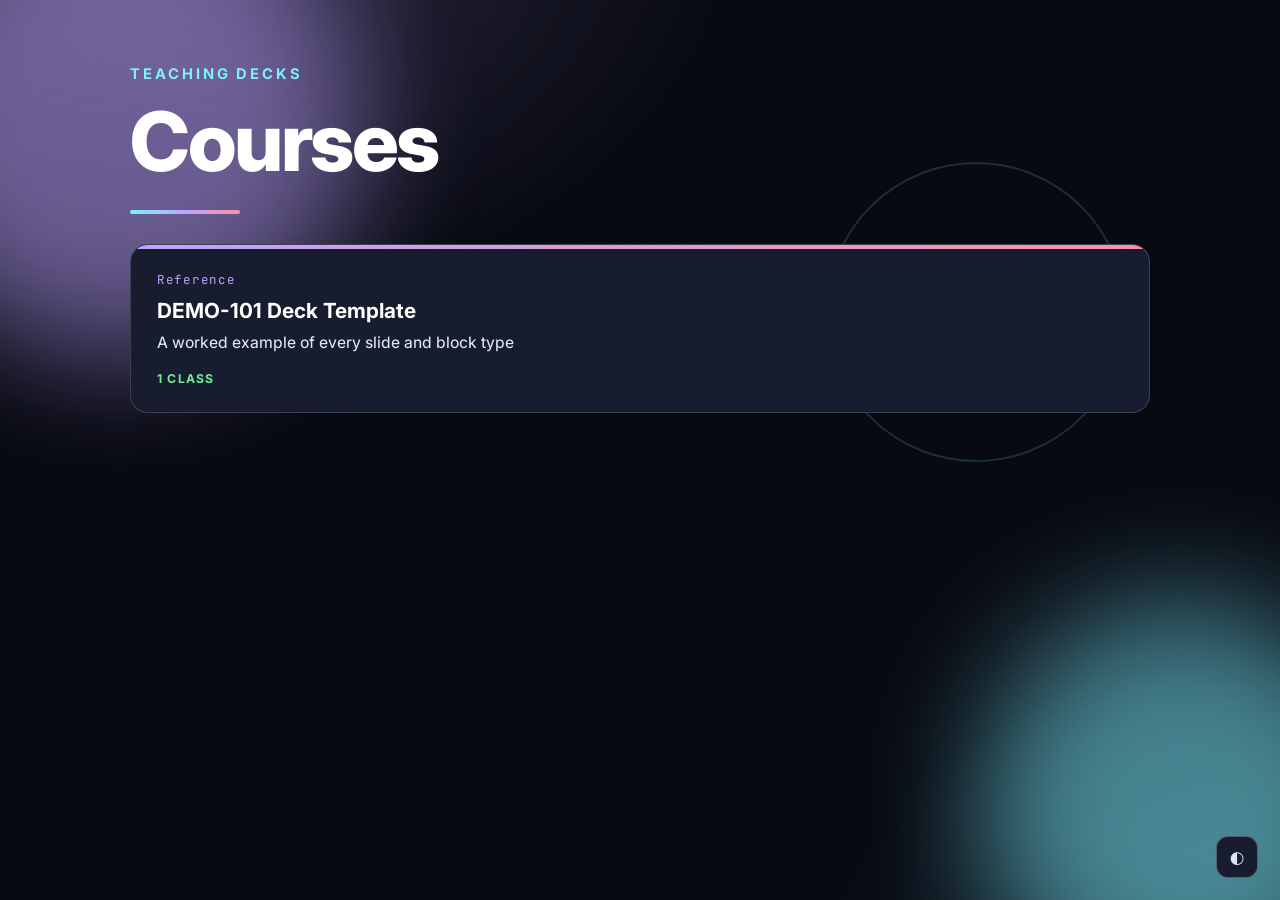
==== index.html @ 35d4c744 "Teaching decks: data-driven slide engine A slide presentation engine where every course and class is" ====
<!DOCTYPE html>
<html lang="en" data-theme="dark">
<head>
<meta charset="utf-8">
<meta name="viewport" content="width=device-width,initial-scale=1">
<title>Courses</title>
<link rel="preconnect" href="https://fonts.googleapis.com">
<link rel="preconnect" href="https://fonts.gstatic.com" crossorigin>
<link href="https://fonts.googleapis.com/css2?family=Inter:wght@400;500;600;700;800;900&family=Source+Serif+4:wght@400;600;700;900&family=Bebas+Neue&family=JetBrains+Mono:wght@400;600&display=swap" rel="stylesheet">
<link rel="stylesheet" href="engine/deck.css">
<link rel="stylesheet" href="engine/pages.css">
<script src="engine/theme.js?v=7"></script>
</head>
<body>
<div class="shapes" style="position:fixed">
  <div class="sh blob" style="width:480px;height:480px;background:var(--a2);left:-120px;top:-120px"></div>
  <div class="sh blob" style="width:400px;height:400px;background:var(--a1);right:-100px;bottom:-100px"></div>
  <div class="sh ring float" style="width:300px;height:300px;right:12%;top:18%;color:var(--a1)"></div>
</div>
<div class="wrap">
  <p class="kicker">Teaching decks</p>
  <h1>Courses</h1>
  <div class="rule"></div>
  <div class="tiles" id="tiles"></div>
</div>
<script src="courses.js?v=7"></script>
<script>
  document.getElementById('tiles').innerHTML = (window.COURSES||[]).map(c =>
    '<a class="tile a'+(c.accent||1)+'" href="course.html?course='+encodeURIComponent(c.id)+'">' +
      '<div class="n">'+(c.year||'')+'</div>' +
      '<h3>'+c.name+'</h3>' +
      '<p>'+(c.subtitle||'')+'</p>' +
      '<div class="st">'+c.classes+' '+(c.classes===1?'class':'classes')+'</div>' +
    '</a>').join('') || '<p>No courses listed in courses.js yet.</p>';
</script>
</body>
</html>
---- engine/deck.css ----
/* AD-051 Mobile Game Workshop — deck engine styles */
*,*::before,*::after{box-sizing:border-box}
:root{
  --bg:#080a12; --bg2:#0e1119; --panel:#171c2e; --panel2:#1f2539;
  --ink:#ffffff; --ink-dim:#dfe5f2; --ink-faint:#9aa4bd;
  --line:rgba(255,255,255,.16); --line-2:rgba(255,255,255,.28);
  --a1:#7df0ff; --a2:#bda4ff; --a3:#ff8fa3; --a4:#6ff09a; --a5:#ffd045;
  --unity:#ffffff; --godot:#478cbf; --unreal:#ff8c42;
  --code-bg:rgba(110,231,255,.06);
  --shadow:0 30px 80px -20px rgba(0,0,0,.8);
  --font-sans:'Inter',-apple-system,BlinkMacSystemFont,'Segoe UI',system-ui,sans-serif;
  --font-serif:'Source Serif 4','Iowan Old Style',Georgia,serif;
  --font-display:'Bebas Neue','Inter',sans-serif;
  --font:var(--font-sans);
  --font-head:var(--font);
  --mono:'JetBrains Mono',ui-monospace,SFMono-Regular,Menlo,monospace;
}
/* the font picker (G, or the toolbar button) sets data-font on <html>.
   "display" pairs a condensed headline face with the readable sans body,
   the standard pitch-deck pairing: punchy titles, plain-text everything else. */
:root[data-font="serif"]{--font:var(--font-serif);--font-head:var(--font-serif)}
:root[data-font="display"]{--font:var(--font-sans);--font-head:var(--font-display)}
:root[data-theme="light"]{
  --bg:#f6f7fb; --bg2:#eef0f7; --panel:#ffffff; --panel2:#f2f4fa;
  --ink:#080a12; --ink-dim:#2b3350; --ink-faint:#5d6685;
  --line:rgba(16,19,31,.12); --line-2:rgba(16,19,31,.22);
  --a1:#0891b2; --a2:#7c3aed; --a3:#e11d48; --a4:#16a34a; --a5:#d97706;
  --unity:#111827; --code-bg:rgba(8,145,178,.07);
  --shadow:0 24px 60px -24px rgba(16,19,31,.35);
}
/* explicit dark, so the three-way cycle is deterministic */
:root[data-theme="dark"]{
  --bg:#080a12; --bg2:#0e1119; --panel:#171c2e; --panel2:#1f2539;
  --ink:#ffffff; --ink-dim:#dfe5f2; --ink-faint:#9aa4bd;
  --line:rgba(255,255,255,.16); --line-2:rgba(255,255,255,.28);
  --a1:#7df0ff; --a2:#bda4ff; --a3:#ff8fa3; --a4:#6ff09a; --a5:#ffd045;
  --unity:#ffffff; --godot:#478cbf; --unreal:#ff8c42;
  --code-bg:rgba(110,231,255,.06);
  --shadow:0 30px 80px -20px rgba(0,0,0,.8);
}
/* ember: warm dark, for rooms where the cool theme looks washed out */
:root[data-theme="ember"]{
  --bg:#130d0b; --bg2:#1a1310; --panel:#241a16; --panel2:#2e211c;
  --ink:#fff6ee; --ink-dim:#f2dfd1; --ink-faint:#b89c8a;
  --line:rgba(255,222,198,.18); --line-2:rgba(255,222,198,.32);
  --a1:#ffcf87; --a2:#ff8f6b; --a3:#ff5f7e; --a4:#86dd9b; --a5:#f0a020;
  --unity:#fff6ee; --godot:#6fb4e0; --unreal:#ff8c42;
  --code-bg:rgba(255,207,135,.07);
  --shadow:0 30px 80px -20px rgba(0,0,0,.85);
}
html,body{height:100%;margin:0}
body{
  font-family:var(--font); background:var(--bg); color:var(--ink);
  overflow:hidden; -webkit-font-smoothing:antialiased;
}
body::before{
  content:''; position:fixed; inset:0; z-index:0; pointer-events:none;
  background:
    radial-gradient(1000px 700px at 12% -10%, color-mix(in srgb,var(--a2) 22%,transparent), transparent 60%),
    radial-gradient(900px 600px at 105% 110%, color-mix(in srgb,var(--a1) 18%,transparent), transparent 60%);
}

/* ---------- stage ---------- */
#stage{position:fixed;inset:0;z-index:1}
.slide{
  position:absolute; inset:0; display:none;
  padding:clamp(28px,4.2vh,56px) clamp(28px,5vw,90px) 74px;
  overflow-y:auto; overflow-x:hidden;
}
.slide.live{display:flex;flex-direction:column;justify-content:safe center}
.slide.enter{animation:slideIn .52s cubic-bezier(.22,1,.36,1) both}
.slide.enter-back{animation:slideInBack .52s cubic-bezier(.22,1,.36,1) both}
@keyframes slideIn{
  from{opacity:0;transform:translate3d(60px,0,-140px) rotateY(-7deg)}
  to{opacity:1;transform:none}
}
@keyframes slideInBack{
  from{opacity:0;transform:translate3d(-60px,0,-140px) rotateY(7deg)}
  to{opacity:1;transform:none}
}
.slide.live > *{animation:rise .5s cubic-bezier(.22,1,.36,1) both}
.slide.live > *:nth-child(1){animation-delay:.04s}
.slide.live > *:nth-child(2){animation-delay:.10s}
.slide.live > *:nth-child(3){animation-delay:.16s}
.slide.live > *:nth-child(4){animation-delay:.22s}
.slide.live > *:nth-child(5){animation-delay:.28s}
.slide.live > *:nth-child(6){animation-delay:.34s}
.slide.live > *:nth-child(n+7){animation-delay:.40s}
@keyframes rise{from{opacity:0;transform:translateY(16px)}to{opacity:1;transform:none}}
@media (prefers-reduced-motion:reduce){
  .slide.enter,.slide.enter-back,.slide.live>*{animation:none!important}
}

/* ---------- typography ---------- */
  .kicker{
  font-size:.92rem;letter-spacing:.20em;text-transform:uppercase;font-weight:700;
  color:var(--a1);margin:0 0 14px
}
h1{font-family:var(--font-head);font-size:clamp(2.6rem,6.4vw,5.2rem);line-height:1.04;margin:0 0 18px;letter-spacing:-.03em;font-weight:800;text-wrap:balance}
:root[data-font="display"] h1{letter-spacing:.005em;font-weight:400}
h2{font-size:clamp(2rem,4.6vw,3.5rem);line-height:1.12;margin:0 0 20px;letter-spacing:-.022em;font-weight:750;text-wrap:balance}
h3{font-size:clamp(1.25rem,2.3vw,1.75rem);margin:24px 0 10px;font-weight:700;color:var(--ink);text-wrap:balance}
p{font-size:clamp(1.15rem,1.9vw,1.55rem);line-height:1.5;color:var(--ink-dim);margin:0 0 16px;max-width:58ch;font-weight:450}
p.wide{max-width:84ch}
p.full{max-width:none}
p.justify{text-align:justify;hyphens:auto}
.lead{font-size:clamp(1.35rem,2.6vw,2.05rem);color:var(--ink-dim);max-width:48ch;line-height:1.35;font-weight:500;text-wrap:balance}
.lead.wide{max-width:74ch}
.lead.full{max-width:none;text-wrap:initial}
.lead.justify{text-align:justify;hyphens:auto;text-wrap:initial}
strong{color:var(--ink);font-weight:750}
em{color:var(--a1);font-style:normal;font-weight:700}
.grad{background:linear-gradient(115deg,var(--a1),var(--a2) 55%,var(--a3));-webkit-background-clip:text;background-clip:text;color:transparent}
ul,ol{margin:0 0 16px;padding-left:1.1em;max-width:46ch}
li{font-size:clamp(1.1rem,1.8vw,1.45rem);line-height:1.45;color:var(--ink-dim);margin:0 0 12px;font-weight:450}
li::marker{color:var(--a1)}
li strong{color:var(--ink)}
a{color:var(--a1)}

/* ---------- layout helpers ---------- */
/* .slide is a flex column (see .slide.live below); flex children don't collapse
   margins with each other, so every block that can be used as a top-level slide
   block needs its own margin-bottom or it sits flush against the next one */
.cols{display:grid;grid-template-columns:repeat(auto-fit,minmax(min(300px,100%),1fr));gap:clamp(16px,2.2vw,30px);align-items:start;margin:0 0 22px}
.cols-3{display:grid;grid-template-columns:repeat(auto-fit,minmax(min(250px,100%),1fr));gap:16px;margin:0 0 22px}
.slide > .card{margin:0 0 22px}
.slide > .stats{margin-bottom:22px}
.slide > .chips{margin-bottom:22px}
.split{display:grid;grid-template-columns:1fr 1fr;gap:clamp(18px,2.6vw,34px);align-items:center;margin:0 0 22px}
.split.reverse > :first-child{order:2}
.split figure{margin:0}
.split figure img{width:100%;max-height:60vh;object-fit:contain}
@media(max-width:860px){.split{grid-template-columns:1fr}.split.reverse>:first-child{order:0}}

.card{
  background:var(--panel);border:1px solid var(--line);border-radius:18px;
  padding:clamp(18px,2.2vw,30px);position:relative;overflow:hidden
}
.card h3{margin-top:0;text-wrap:balance}
.card p:last-child,.card ul:last-child{margin-bottom:0}
.card.accent::before{content:'';position:absolute;inset:0 auto 0 0;width:3px;background:linear-gradient(var(--a1),var(--a2))}
.card.accent{padding-left:calc(clamp(14px,1.8vw,22px) + 8px)}

.note{
  border-left:3px solid var(--a5);background:color-mix(in srgb,var(--a5) 9%,transparent);
  padding:20px 26px;border-radius:0 14px 14px 0;margin:22px 0
}
.note p{margin:0;color:var(--ink);max-width:62ch;font-size:clamp(1.12rem,1.8vw,1.5rem)}
.note .tag{display:block;font-size:.8rem;letter-spacing:.16em;text-transform:uppercase;font-weight:700;color:var(--a5);margin-bottom:6px}
.warn{border-left-color:var(--a3);background:color-mix(in srgb,var(--a3) 9%,transparent)}
.warn .tag{color:var(--a3)}
.key{border-left-color:var(--a4);background:color-mix(in srgb,var(--a4) 9%,transparent)}
.key .tag{color:var(--a4)}

/* ---------- tables ---------- */
table{width:100%;border-collapse:collapse;margin:16px 0;font-size:clamp(1rem,1.5vw,1.35rem)}
th,td{text-align:left;padding:13px 16px;border-bottom:1px solid var(--line);vertical-align:top;color:var(--ink-dim);font-weight:450}
th{color:var(--ink);font-weight:700;font-size:.82rem;letter-spacing:.09em;text-transform:uppercase;border-bottom-color:var(--line-2)}
tbody tr:hover td{background:color-mix(in srgb,var(--a1) 5%,transparent)}
td strong{color:var(--ink)}

/* ---------- code ---------- */
pre{
  background:var(--code-bg);border:1px solid var(--line);border-radius:12px;
  padding:18px 20px;overflow:auto;margin:16px 0;font-size:clamp(.92rem,1.35vw,1.25rem);line-height:1.55
}
code{font-family:var(--mono)}
:not(pre)>code{background:var(--code-bg);padding:.12em .42em;border-radius:5px;font-size:.88em;color:var(--a1)}
pre code{color:var(--ink-dim);font-weight:500}
.c-kw{color:var(--a2)} .c-ty{color:var(--a1)} .c-st{color:var(--a4)}
.c-nu{color:var(--a5)} .c-cm{color:var(--ink-faint);font-style:italic} .c-fn{color:var(--a3)}

/* ---------- stats ---------- */
.stats{display:grid;grid-template-columns:repeat(auto-fit,minmax(180px,1fr));gap:16px;margin:22px 0}
.stat{background:var(--panel);border:1px solid var(--line);border-radius:16px;padding:24px}
.stat .n{font-size:clamp(2.2rem,4.6vw,3.6rem);font-weight:800;letter-spacing:-.03em;line-height:1;
  background:linear-gradient(120deg,var(--a1),var(--a2));-webkit-background-clip:text;background-clip:text;color:transparent}
.stat .l{font-size:.98rem;color:var(--ink-dim);margin-top:10px;letter-spacing:.04em;line-height:1.35;font-weight:500}

/* ---------- engine chips ---------- */
.chip{display:inline-flex;align-items:center;gap:8px;font-size:.84rem;font-weight:700;letter-spacing:.11em;
  text-transform:uppercase;padding:5px 11px;border-radius:999px;border:1px solid var(--line-2);color:var(--ink-dim)}
.chip::before{content:'';width:7px;height:7px;border-radius:2px;background:currentColor}
.chip.unity{color:var(--unity);border-color:color-mix(in srgb,var(--unity) 40%,transparent)}
.chip.godot{color:var(--godot);border-color:color-mix(in srgb,var(--godot) 50%,transparent)}
.chip.unreal{color:var(--unreal);border-color:color-mix(in srgb,var(--unreal) 50%,transparent)}
.chips{display:flex;gap:8px;flex-wrap:wrap;margin-bottom:14px}

/* ---------- screenshots ---------- */
figure{margin:0;background:var(--panel);border:1px solid var(--line);border-radius:14px;overflow:hidden;position:relative}
figure img{display:block;width:100%;height:auto;background:var(--panel2)}
figure figcaption{padding:14px 18px;font-size:.98rem;color:var(--ink-dim);border-top:1px solid var(--line);line-height:1.45;font-weight:450}
figure figcaption b{color:var(--ink);font-weight:750}
.shotgrid{display:grid;grid-template-columns:repeat(auto-fit,minmax(min(300px,100%),1fr));gap:16px;margin:16px 0}
.shot-fallback{
  display:none;padding:40px 22px;text-align:center;color:var(--ink-faint);font-family:var(--mono);
  font-size:.82rem;line-height:1.7;background:repeating-linear-gradient(45deg,transparent,transparent 9px,var(--line) 9px,var(--line) 10px)
}
figure.failed img{display:none}
figure.failed .shot-fallback{display:block}
figure.zoomable img{cursor:zoom-in;transition:transform .4s cubic-bezier(.22,1,.36,1)}
figure.zoomable:hover img{transform:scale(1.015)}

/* lightbox */
#lightbox{position:fixed;inset:0;z-index:200;background:rgba(0,0,0,.92);display:none;
  align-items:center;justify-content:center;padding:36px;cursor:zoom-out;backdrop-filter:blur(8px)}
#lightbox.on{display:flex;animation:fade .25s both}
@keyframes fade{from{opacity:0}to{opacity:1}}
#lightbox img{max-width:100%;max-height:92vh;border-radius:10px;box-shadow:var(--shadow)}

/* ---------- title slide ---------- */
.slide.title{display:none;place-content:center}
.slide.title.live{display:grid}
.title-wrap{max-width:1000px}
.title-row{display:flex;align-items:center;justify-content:center;gap:clamp(24px,4vw,56px)}
.slide.title.with-img .title-wrap{text-align:left;max-width:560px}
.title-img{max-height:min(62vh,560px);width:auto;border-radius:22px;box-shadow:var(--shadow);object-fit:contain}
@media(max-width:860px){.title-row{flex-direction:column}.slide.title.with-img .title-wrap{text-align:center}.title-img{max-height:36vh}}
.rule{height:4px;width:110px;border-radius:99px;background:linear-gradient(90deg,var(--a1),var(--a2),var(--a3));margin:26px 0}

/* section divider */
.slide.section{display:none;place-content:center;text-align:left}
.slide.section.live{display:grid}
.slide.section .num{font-size:clamp(5rem,16vw,12rem);font-weight:900;line-height:.85;letter-spacing:-.05em;
  background:linear-gradient(140deg,var(--a1),var(--a2) 60%,transparent);-webkit-background-clip:text;background-clip:text;color:transparent;margin-bottom:8px}

/* ---------- chrome ---------- */
#bar{position:fixed;left:0;bottom:0;height:3px;z-index:60;
  background:linear-gradient(90deg,var(--a1),var(--a2),var(--a3));transition:width .4s cubic-bezier(.22,1,.36,1);box-shadow:0 0 14px color-mix(in srgb,var(--a2) 60%,transparent)}
#hud{position:fixed;right:clamp(14px,2.4vw,30px);bottom:16px;z-index:61;display:flex;gap:6px;align-items:center}
#hud button{
  background:var(--panel);border:1px solid var(--line);color:var(--ink-dim);border-radius:9px;
  width:34px;height:30px;font-size:.82rem;cursor:pointer;transition:.18s;display:grid;place-items:center;font-family:var(--font)
}
#hud button:hover{color:var(--ink);border-color:var(--line-2);transform:translateY(-1px)}
#counter{font-family:var(--mono);font-size:.76rem;color:var(--ink-faint);padding:0 10px;
  background:var(--panel);border:1px solid var(--line);border-radius:9px;height:30px;display:grid;place-items:center;min-width:64px}
#crumb{position:fixed;left:clamp(14px,2.4vw,30px);bottom:18px;z-index:61;font-size:.72rem;
  letter-spacing:.11em;text-transform:uppercase;color:var(--ink-faint);font-weight:600;
  max-width:46vw;white-space:nowrap;overflow:hidden;text-overflow:ellipsis}

/* overview */
#overview{position:fixed;inset:0;z-index:150;background:var(--bg);overflow-y:auto;display:none;padding:34px}
#overview.on{display:block;animation:fade .2s both}
#overview h2{margin-bottom:20px}
.ov-grid{display:grid;grid-template-columns:repeat(auto-fill,minmax(180px,1fr));gap:12px}
.ov{background:var(--panel);border:1px solid var(--line);border-radius:11px;padding:13px;cursor:pointer;transition:.18s;min-height:88px}
.ov:hover{border-color:var(--a1);transform:translateY(-3px);box-shadow:var(--shadow)}
.ov .i{font-family:var(--mono);font-size:.66rem;color:var(--a1);margin-bottom:6px}
.ov .t{font-size:.83rem;color:var(--ink);line-height:1.35;font-weight:600}
.ov.cur{border-color:var(--a2);background:var(--panel2)}

/* presenter notes */
#notes{position:fixed;left:0;right:0;bottom:0;z-index:70;background:var(--panel2);
  border-top:1px solid var(--line-2);padding:16px 26px 26px;max-height:38vh;overflow-y:auto;display:none}
#notes.on{display:block;animation:rise .28s both}
#notes .tag{font-size:.66rem;letter-spacing:.16em;text-transform:uppercase;color:var(--a5);font-weight:700;margin-bottom:8px;display:block}
#notes p{font-size:.92rem;margin-bottom:8px}
.pnote{display:none}

/* help */
#help{position:fixed;inset:0;z-index:180;background:rgba(0,0,0,.8);display:none;place-items:center;backdrop-filter:blur(6px);padding:24px}
#help.on{display:grid;animation:fade .2s both}
.help-box{background:var(--panel);border:1px solid var(--line-2);border-radius:18px;padding:30px;max-width:460px;width:100%}
.help-box h3{margin-top:0}
.help-row{display:flex;justify-content:space-between;gap:18px;padding:8px 0;border-bottom:1px solid var(--line);font-size:.9rem;color:var(--ink-dim)}
.help-row kbd{font-family:var(--mono);background:var(--panel2);border:1px solid var(--line-2);border-radius:6px;padding:2px 8px;font-size:.78rem;color:var(--ink)}

@media print{
  body{overflow:visible}
  body::before{display:none}
  #stage{position:static}
  .slide{display:block!important;position:relative;page-break-after:always;min-height:100vh;animation:none!important}
  .seq[hidden]{display:block!important}
  #hud,#bar,#crumb,#overview,#notes,.clock{display:none!important}
}

/* ============ shapes & colour ============ */
.shapes{position:absolute;inset:0;overflow:hidden;pointer-events:none;z-index:-1}
.sh{position:absolute;opacity:.5}
.sh.blob{border-radius:50%;filter:blur(60px)}
.sh.ring{border:2px solid currentColor;border-radius:50%;opacity:.16}
.sh.sq{border:2px solid currentColor;border-radius:14px;opacity:.14}
.sh.tri{width:0;height:0;opacity:.13}
.sh.dots{background-image:radial-gradient(currentColor 1.4px,transparent 1.4px);background-size:16px 16px;opacity:.18}
.sh.float{animation:float 14s ease-in-out infinite}
.sh.float2{animation:float 19s ease-in-out infinite reverse}
@keyframes float{0%,100%{transform:translate(0,0) rotate(0)}50%{transform:translate(18px,-22px) rotate(8deg)}}
@media (prefers-reduced-motion:reduce){.sh.float,.sh.float2{animation:none}}

/* colour-coded cards */
.card.c1{border-color:color-mix(in srgb,var(--a1) 40%,transparent);background:color-mix(in srgb,var(--a1) 7%,var(--panel))}
.card.c2{border-color:color-mix(in srgb,var(--a2) 40%,transparent);background:color-mix(in srgb,var(--a2) 7%,var(--panel))}
.card.c3{border-color:color-mix(in srgb,var(--a3) 40%,transparent);background:color-mix(in srgb,var(--a3) 7%,var(--panel))}
.card.c4{border-color:color-mix(in srgb,var(--a4) 40%,transparent);background:color-mix(in srgb,var(--a4) 7%,var(--panel))}
.card.c5{border-color:color-mix(in srgb,var(--a5) 40%,transparent);background:color-mix(in srgb,var(--a5) 7%,var(--panel))}
.card .ic{width:46px;height:46px;border-radius:12px;display:grid;place-items:center;margin-bottom:14px;
  font-size:1.35rem;background:color-mix(in srgb,var(--a1) 18%,transparent)}
.card.c2 .ic{background:color-mix(in srgb,var(--a2) 18%,transparent)}
.card.c3 .ic{background:color-mix(in srgb,var(--a3) 18%,transparent)}
.card.c4 .ic{background:color-mix(in srgb,var(--a4) 18%,transparent)}
.card.c5 .ic{background:color-mix(in srgb,var(--a5) 18%,transparent)}

/* pipeline / flow diagram */
.flow{display:flex;flex-wrap:wrap;gap:10px;align-items:stretch;margin:18px 0}
.flow .step{flex:1 1 160px;background:var(--panel);border:1px solid var(--line);border-radius:14px;padding:18px;position:relative}
.flow .step .s{font-family:var(--mono);font-size:.74rem;color:var(--a1);letter-spacing:.1em;margin-bottom:5px}
.flow .step .b{font-size:1.1rem;color:var(--ink);font-weight:650;line-height:1.3}
.flow .step .d{font-size:.92rem;color:var(--ink-dim);margin-top:6px;line-height:1.4}
.flow .step::after{content:'→';position:absolute;right:-14px;top:50%;transform:translateY(-50%);
  color:var(--a2);font-size:1rem;z-index:2}
.flow .step:last-child::after{display:none}
@media(max-width:760px){.flow .step::after{display:none}}
/* stacked flow: flex-wrap:wrap + flex-direction:column would silently lay steps out in
   side-by-side columns once they overflow the slide height, so it needs nowrap plus a
   full-width step and a downward arrow instead of the horizontal defaults above */
.flow.vertical{flex-direction:column;flex-wrap:nowrap;max-width:780px}
.flow.vertical .step{flex:none;width:100%}
.flow.vertical .step::after{content:'↓';right:auto;left:50%;top:auto;bottom:-14px;transform:translateX(-50%)}

/* timing badge */
.clock{position:fixed;left:50%;transform:translateX(-50%);bottom:15px;z-index:61;
  font-family:var(--mono);font-size:.72rem;color:var(--ink-faint);background:var(--panel);
  border:1px solid var(--line);border-radius:9px;padding:0 12px;height:30px;display:flex;align-items:center;gap:10px}
.clock b{color:var(--a1);font-weight:600}
.clock .run{color:var(--a4)}
.clock .over{color:var(--a3)}

/* ============ break slide ============ */
.slide.brk{display:none;place-content:center;text-align:center}
.slide.brk.live{display:grid}
.brk-box{max-width:720px;margin:0 auto}
.brk-time{font-size:clamp(3rem,11vw,7.5rem);font-weight:900;letter-spacing:-.05em;line-height:.95;
  background:linear-gradient(120deg,var(--a4),var(--a1) 55%,var(--a2));-webkit-background-clip:text;background-clip:text;color:transparent}
.brk-sub{font-size:clamp(1.3rem,3vw,2rem);color:var(--ink-dim);margin-top:14px}

/* ============ flashcards ============ */
.fc-head{display:flex;align-items:center;gap:12px;flex-wrap:wrap;margin-bottom:16px}
.fc-badge{font-size:.8rem;letter-spacing:.16em;text-transform:uppercase;font-weight:800;
  padding:6px 13px;border-radius:999px;color:#08101c;background:linear-gradient(120deg,var(--a5),var(--a3))}
.fc-badge.sit{background:linear-gradient(120deg,var(--a1),var(--a2))}
.fc-min{font-family:var(--mono);font-size:.88rem;color:var(--ink-faint)}

.q{font-size:clamp(1.7rem,3.8vw,2.9rem);font-weight:750;line-height:1.24;letter-spacing:-.018em;
  margin:0 0 20px;max-width:26ch;color:var(--ink);text-wrap:balance}
.q.wide{max-width:44ch}

.reveal{
  border:1px dashed var(--line-2);border-radius:16px;padding:22px 26px;margin:16px 0;
  background:var(--panel);position:relative;transition:.3s
}
.reveal[hidden]{display:none}
.reveal.shown{animation:pop .42s cubic-bezier(.22,1,.36,1) both;border-style:solid}
@keyframes pop{from{opacity:0;transform:translateY(14px) scale(.985)}to{opacity:1;transform:none}}
.reveal .rl{font-size:.82rem;letter-spacing:.16em;text-transform:uppercase;font-weight:700;margin-bottom:9px;display:block}
.reveal.ans{border-color:color-mix(in srgb,var(--a4) 55%,transparent);background:color-mix(in srgb,var(--a4) 8%,var(--panel))}
.reveal.ans .rl{color:var(--a4)}
.reveal.why{border-color:color-mix(in srgb,var(--a1) 45%,transparent);background:color-mix(in srgb,var(--a1) 7%,var(--panel))}
.reveal.why .rl{color:var(--a1)}
.reveal.stp{border-color:color-mix(in srgb,var(--a2) 45%,transparent);background:color-mix(in srgb,var(--a2) 7%,var(--panel))}
.reveal.stp .rl{color:var(--a2)}
.reveal.lsn{border-color:color-mix(in srgb,var(--a5) 55%,transparent);background:color-mix(in srgb,var(--a5) 9%,var(--panel))}
.reveal.lsn .rl{color:var(--a5)}
.reveal p{margin-bottom:0;color:var(--ink)}
.reveal p + p{margin-top:9px}

.prompt{
  display:inline-flex;align-items:center;gap:10px;font-size:.95rem;color:var(--ink-faint);
  border:1px solid var(--line);border-radius:999px;padding:7px 15px;margin-top:6px
}
.prompt kbd{font-family:var(--mono);background:var(--panel2);border:1px solid var(--line-2);
  border-radius:5px;padding:2px 7px;font-size:.74rem;color:var(--a1)}
.prompt.done{opacity:.32}

.opts{display:grid;gap:11px;margin:18px 0;max-width:860px}
.opt{display:flex;gap:14px;align-items:flex-start;background:var(--panel);border:1px solid var(--line);
  border-radius:13px;padding:16px 20px;font-size:clamp(1.05rem,1.7vw,1.4rem);color:var(--ink-dim);transition:.25s}
.opt .k{font-family:var(--mono);font-weight:700;color:var(--a2);flex:none}
.opt.right{border-color:var(--a4);background:color-mix(in srgb,var(--a4) 11%,var(--panel));color:var(--ink)}
.opt.right .k{color:var(--a4)}
.opt.wrong{opacity:.4}

/* ---- fit fixes ---- */
figure img{max-height:44vh;object-fit:contain}
.shotgrid:has(figure:nth-child(3)) figure img{max-height:34vh}
.slide.title,.slide.section,.slide.brk{padding-top:22px;padding-bottom:80px}
.slide.title h1{margin-bottom:14px}
.slide.section .num{margin-bottom:4px}
.slide table{table-layout:auto}
.slide pre{max-width:100%}

/* ---- tablet ---- */
@media (max-width:1024px){
  .slide{padding:26px 28px 80px}
  .stats{grid-template-columns:repeat(auto-fit,minmax(130px,1fr))}
  figure img{max-height:40vh}
}

/* ---- phone: basic support, not optimised ---- */
@media (max-width:760px){
  #crumb,.clock{display:none}
  #hud{right:10px;bottom:12px;gap:4px}
  #hud button{width:29px;height:26px;font-size:.74rem}
  #counter{min-width:52px;height:26px;font-size:.68rem;padding:0 7px}
  .slide,.slide.title,.slide.section,.slide.brk{padding:22px 16px 104px}
  .split{grid-template-columns:1fr}
  .sh.blob{opacity:.28}
  .sh.ring,.sh.sq,.sh.dots{opacity:.08}
  table{font-size:.78rem}
  th,td{padding:7px 8px}
  pre{font-size:.72rem}
  figure img{max-height:34vh}
}

/* decorative flow arrows must never create a scrollbar */
.slide{overflow-x:clip;scroll-padding-bottom:96px}
.slide.live>*{flex:none}
.slide .kicker,.slide h2,.slide h1{width:100%}
.slide table{word-break:normal;overflow-wrap:anywhere}

/* compact vertical flow (game loop slide) */
.flow.tight{gap:7px}
.flow.tight .step{padding:9px 12px}
.flow.tight .step .s{font-size:.58rem;margin-bottom:3px}
.flow.tight .step .b{font-size:.82rem}
.flow.tight .step .d{font-size:.72rem;margin-top:2px}

/* ============ progressive build-in ============ */
.seq[hidden]{display:none}
.seq.shown{animation:seqIn .42s cubic-bezier(.22,1,.36,1) both}
@keyframes seqIn{from{opacity:0;transform:translateY(20px) scale(.99)}to{opacity:1;transform:none}}
@media (prefers-reduced-motion:reduce){.seq.shown{animation:none}}

/* build-in progress pips */
.pips{display:flex;gap:6px;align-items:center;margin-top:18px}
.pip{width:26px;height:4px;border-radius:99px;background:var(--line-2);transition:.3s}
.pip.on{background:linear-gradient(90deg,var(--a1),var(--a2));width:34px}

/* ============ hero card: the one that matters ============ */
.card.hero{
  border-width:2px;border-color:color-mix(in srgb,var(--a1) 62%,transparent);
  background:linear-gradient(150deg,color-mix(in srgb,var(--a1) 16%,var(--panel)),var(--panel) 65%);
  padding:clamp(24px,3vw,44px);grid-column:1/-1
}
.card.hero h3{font-size:clamp(1.7rem,3.3vw,2.6rem);margin-bottom:14px;max-width:24ch}
.card.hero p{font-size:clamp(1.3rem,2.2vw,1.9rem);max-width:54ch}
.card.hero .ic{width:58px;height:58px;font-size:1.7rem}
.card.hero.c2{border-color:color-mix(in srgb,var(--a2) 62%,transparent);
  background:linear-gradient(150deg,color-mix(in srgb,var(--a2) 16%,var(--panel)),var(--panel) 65%)}
.card.hero.c3{border-color:color-mix(in srgb,var(--a3) 62%,transparent);
  background:linear-gradient(150deg,color-mix(in srgb,var(--a3) 16%,var(--panel)),var(--panel) 65%)}
.card.hero.c4{border-color:color-mix(in srgb,var(--a4) 62%,transparent);
  background:linear-gradient(150deg,color-mix(in srgb,var(--a4) 16%,var(--panel)),var(--panel) 65%)}
.card.hero.c5{border-color:color-mix(in srgb,var(--a5) 62%,transparent);
  background:linear-gradient(150deg,color-mix(in srgb,var(--a5) 16%,var(--panel)),var(--panel) 65%)}

/* supporting cards sit back so the hero leads */
.cols.lead-one .card:not(.hero),.cols-3.lead-one .card:not(.hero){opacity:.92}
.cols.lead-one .card:not(.hero) p,.cols-3.lead-one .card:not(.hero) p{font-size:clamp(1rem,1.5vw,1.2rem)}
.cols.lead-one .card:not(.hero) h3,.cols-3.lead-one .card:not(.hero) h3{font-size:clamp(1.05rem,1.7vw,1.3rem)}

/* one big number */
.bignum{font-size:clamp(3.4rem,11vw,9rem);font-weight:900;letter-spacing:-.045em;line-height:.9;
  background:linear-gradient(125deg,var(--a1),var(--a2) 60%,var(--a3));
  -webkit-background-clip:text;background-clip:text;color:transparent;margin:10px 0}
.bignum.warn{background:linear-gradient(125deg,var(--a3),var(--a5));-webkit-background-clip:text;background-clip:text}
.bignum.good{background:linear-gradient(125deg,var(--a4),var(--a1));-webkit-background-clip:text;background-clip:text}
.bigsub{font-size:clamp(1.15rem,2.2vw,1.7rem);color:var(--ink-dim);max-width:40ch;font-weight:500}

/* situation cards stack several reveals: keep them compact */
.slide:has(.reveal:nth-of-type(4)) .reveal{padding:16px 20px;margin:11px 0}
.slide:has(.reveal:nth-of-type(4)) .reveal p{font-size:clamp(1.02rem,1.55vw,1.28rem)}
.slide:has(.reveal:nth-of-type(4)) .q{font-size:clamp(1.45rem,3vw,2.2rem);margin-bottom:14px}

/* emphasised follow-up line */
.bigp{font-size:clamp(1.3rem,2.2vw,1.85rem);color:var(--ink);font-weight:550;max-width:46ch;line-height:1.35}

/* 2D / 3D track badge */
.track{
  display:inline-block;margin-left:12px;padding:3px 10px;border-radius:999px;
  font-size:.74rem;letter-spacing:.12em;font-weight:800;vertical-align:middle;
  border:1px solid currentColor
}
.track.t2D{color:var(--a1)}
.track.t3D{color:var(--a5)}
.track.t2D3D{color:var(--a4);letter-spacing:.06em}

/* ---- class switcher in the overview panel ---- */
.ov-switch{display:flex;gap:10px;flex-wrap:wrap;align-items:stretch;margin:0 0 24px}
.ov-switch a{text-decoration:none;border:1px solid var(--line);border-radius:12px;
  padding:12px 16px;background:var(--panel);transition:.2s;display:flex;flex-direction:column;gap:3px}
.ov-switch a:hover{border-color:var(--a1);transform:translateY(-2px)}
.ov-cls{font-size:.78rem;letter-spacing:.12em;text-transform:uppercase;font-weight:800;color:var(--a1)}
.ov-cls b{display:block;font-size:.95rem;letter-spacing:0;text-transform:none;color:var(--ink);font-weight:600}
.ov-cls.cur{border-color:var(--a2);background:var(--panel2)}
.ov-home{justify-content:center;font-size:.9rem;font-weight:700;color:var(--ink-dim)}
@media(max-width:620px){.ov-switch a{flex:1 1 100%}}

/* theme change toast */
#toast{
  position:fixed;left:50%;bottom:64px;transform:translate(-50%,10px);z-index:210;
  background:var(--panel);border:1px solid var(--line-2);border-radius:999px;
  padding:9px 20px;font-size:.92rem;font-weight:650;color:var(--ink);
  opacity:0;pointer-events:none;transition:opacity .2s,transform .2s;box-shadow:var(--shadow)
}
#toast.on{opacity:1;transform:translate(-50%,0)}
---- engine/pages.css ----
/* Shared styling for the course index and class index pages. */
body{overflow:auto}
.wrap{position:relative;z-index:1;max-width:1100px;margin:0 auto;padding:clamp(34px,7vh,80px) clamp(20px,5vw,40px) 70px}
.tiles{display:grid;grid-template-columns:repeat(auto-fit,minmax(min(300px,100%),1fr));gap:18px;margin-top:30px}
.tile{display:block;text-decoration:none;background:var(--panel);border:1px solid var(--line);
      border-radius:18px;padding:26px;transition:.25s cubic-bezier(.22,1,.36,1);position:relative;overflow:hidden}
.tile:hover{transform:translateY(-5px);border-color:var(--a1);box-shadow:var(--shadow)}
.tile::before{content:'';position:absolute;top:0;left:0;right:0;height:4px;background:linear-gradient(90deg,var(--a1),var(--a2))}
.tile.a2::before{background:linear-gradient(90deg,var(--a2),var(--a3))}
.tile.a3::before{background:linear-gradient(90deg,var(--a3),var(--a5))}
.tile .n{font-family:var(--mono);font-size:.78rem;color:var(--a1);letter-spacing:.14em;margin-bottom:10px}
.tile.a2 .n{color:var(--a2)} .tile.a3 .n{color:var(--a3)}
.tile h3{font-size:1.3rem;margin:0 0 8px;color:var(--ink)}
.tile p{font-size:.98rem;margin:0;max-width:44ch}
.tile .st{margin-top:16px;font-size:.76rem;letter-spacing:.1em;text-transform:uppercase;font-weight:700;color:var(--a4)}
.backlink{display:inline-block;margin-bottom:18px;font-size:.92rem;color:var(--ink-dim);text-decoration:none}
.backlink:hover{color:var(--a1)}

/* theme button on the index and course pages */
#theme-btn{
  position:fixed;right:22px;bottom:22px;z-index:60;width:42px;height:42px;
  border-radius:12px;border:1px solid var(--line-2);background:var(--panel);
  color:var(--ink-dim);font-size:1.05rem;cursor:pointer;font-family:var(--font);
  display:grid;place-items:center;transition:.2s
}
#theme-btn:hover{color:var(--ink);border-color:var(--a1);transform:translateY(-2px)}
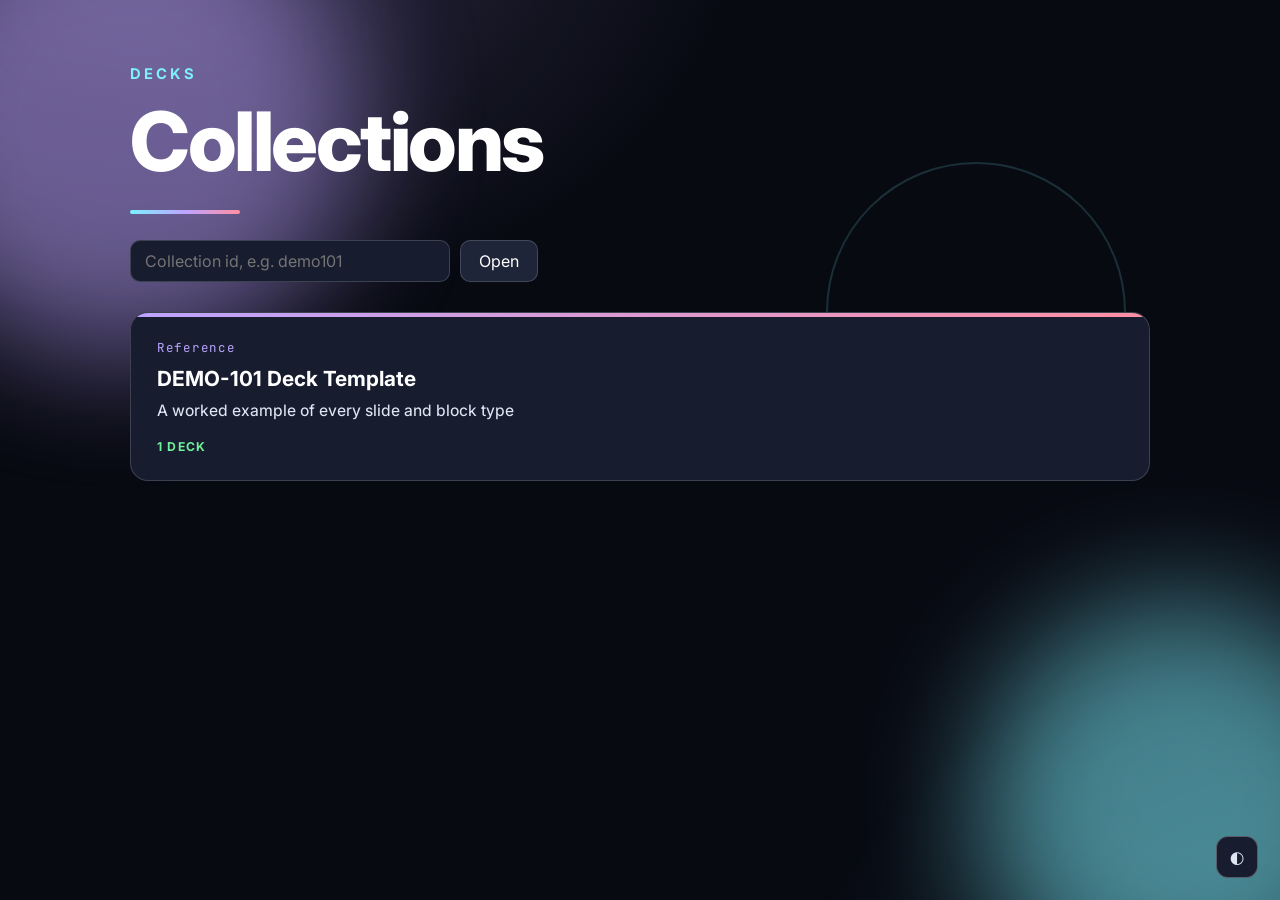
==== commit 0955f406: "Rename course/class vocabulary to collection/deck throughout This was never really a "teaching" engi" ====
--- a/index.html
+++ b/index.html
@@ -3,7 +3,7 @@
 <head>
 <meta charset="utf-8">
 <meta name="viewport" content="width=device-width,initial-scale=1">
-<title>Courses</title>
+<title>Collections</title>
 <link rel="preconnect" href="https://fonts.googleapis.com">
 <link rel="preconnect" href="https://fonts.gstatic.com" crossorigin>
 <link href="https://fonts.googleapis.com/css2?family=Inter:wght@400;500;600;700;800;900&family=Source+Serif+4:wght@400;600;700;900&family=Bebas+Neue&family=JetBrains+Mono:wght@400;600&display=swap" rel="stylesheet">
@@ -18,20 +18,31 @@
   <div class="sh ring float" style="width:300px;height:300px;right:12%;top:18%;color:var(--a1)"></div>
 </div>
 <div class="wrap">
-  <p class="kicker">Teaching decks</p>
-  <h1>Courses</h1>
+  <p class="kicker">Decks</p>
+  <h1>Collections</h1>
   <div class="rule"></div>
+  <form id="open-form" style="display:flex;gap:10px;align-items:center;margin:0 0 28px">
+    <input id="open-id" type="text" placeholder="Collection id, e.g. demo101"
+      style="flex:0 1 320px;padding:10px 14px;border-radius:10px;border:1px solid var(--line);background:var(--panel);color:var(--ink);font:inherit">
+    <button type="submit" style="padding:10px 18px;border-radius:10px;border:1px solid var(--line);background:var(--panel2);color:var(--ink);font:inherit;cursor:pointer">Open</button>
+  </form>
   <div class="tiles" id="tiles"></div>
 </div>
-<script src="courses.js?v=7"></script>
+<script src="collections.js?v=7"></script>
 <script>
-  document.getElementById('tiles').innerHTML = (window.COURSES||[]).map(c =>
-    '<a class="tile a'+(c.accent||1)+'" href="course.html?course='+encodeURIComponent(c.id)+'">' +
+  document.getElementById('tiles').innerHTML = (window.COLLECTIONS||[]).map(c =>
+    '<a class="tile a'+(c.accent||1)+'" href="collection.html?collection='+encodeURIComponent(c.id)+'">' +
       '<div class="n">'+(c.year||'')+'</div>' +
       '<h3>'+c.name+'</h3>' +
       '<p>'+(c.subtitle||'')+'</p>' +
-      '<div class="st">'+c.classes+' '+(c.classes===1?'class':'classes')+'</div>' +
-    '</a>').join('') || '<p>No courses listed in courses.js yet.</p>';
+      '<div class="st">'+c.decks+' '+(c.decks===1?'deck':'decks')+'</div>' +
+    '</a>').join('') || '<p>No collections listed in collections.js yet.</p>';
+
+  document.getElementById('open-form').addEventListener('submit', e => {
+    e.preventDefault();
+    const id = document.getElementById('open-id').value.trim();
+    if(id) location.href = 'collection.html?collection=' + encodeURIComponent(id);
+  });
 </script>
 </body>
 </html>
